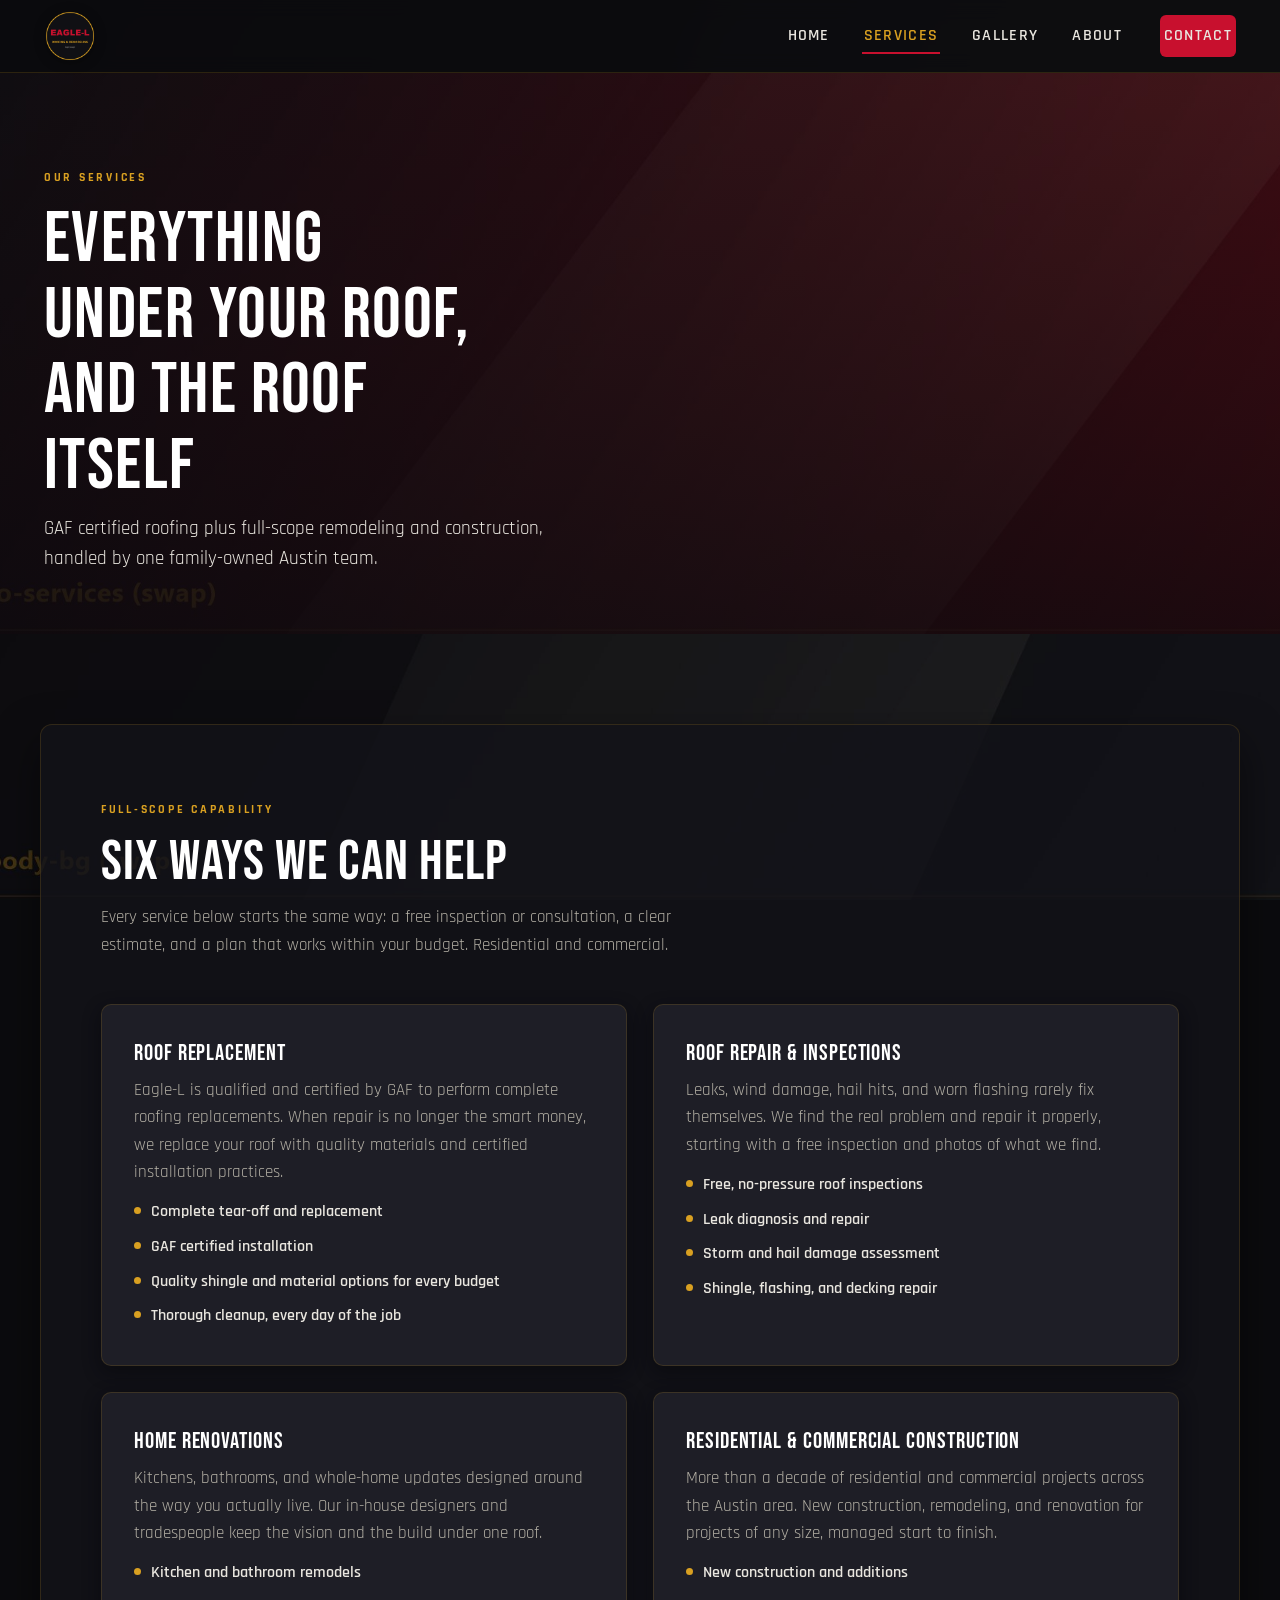
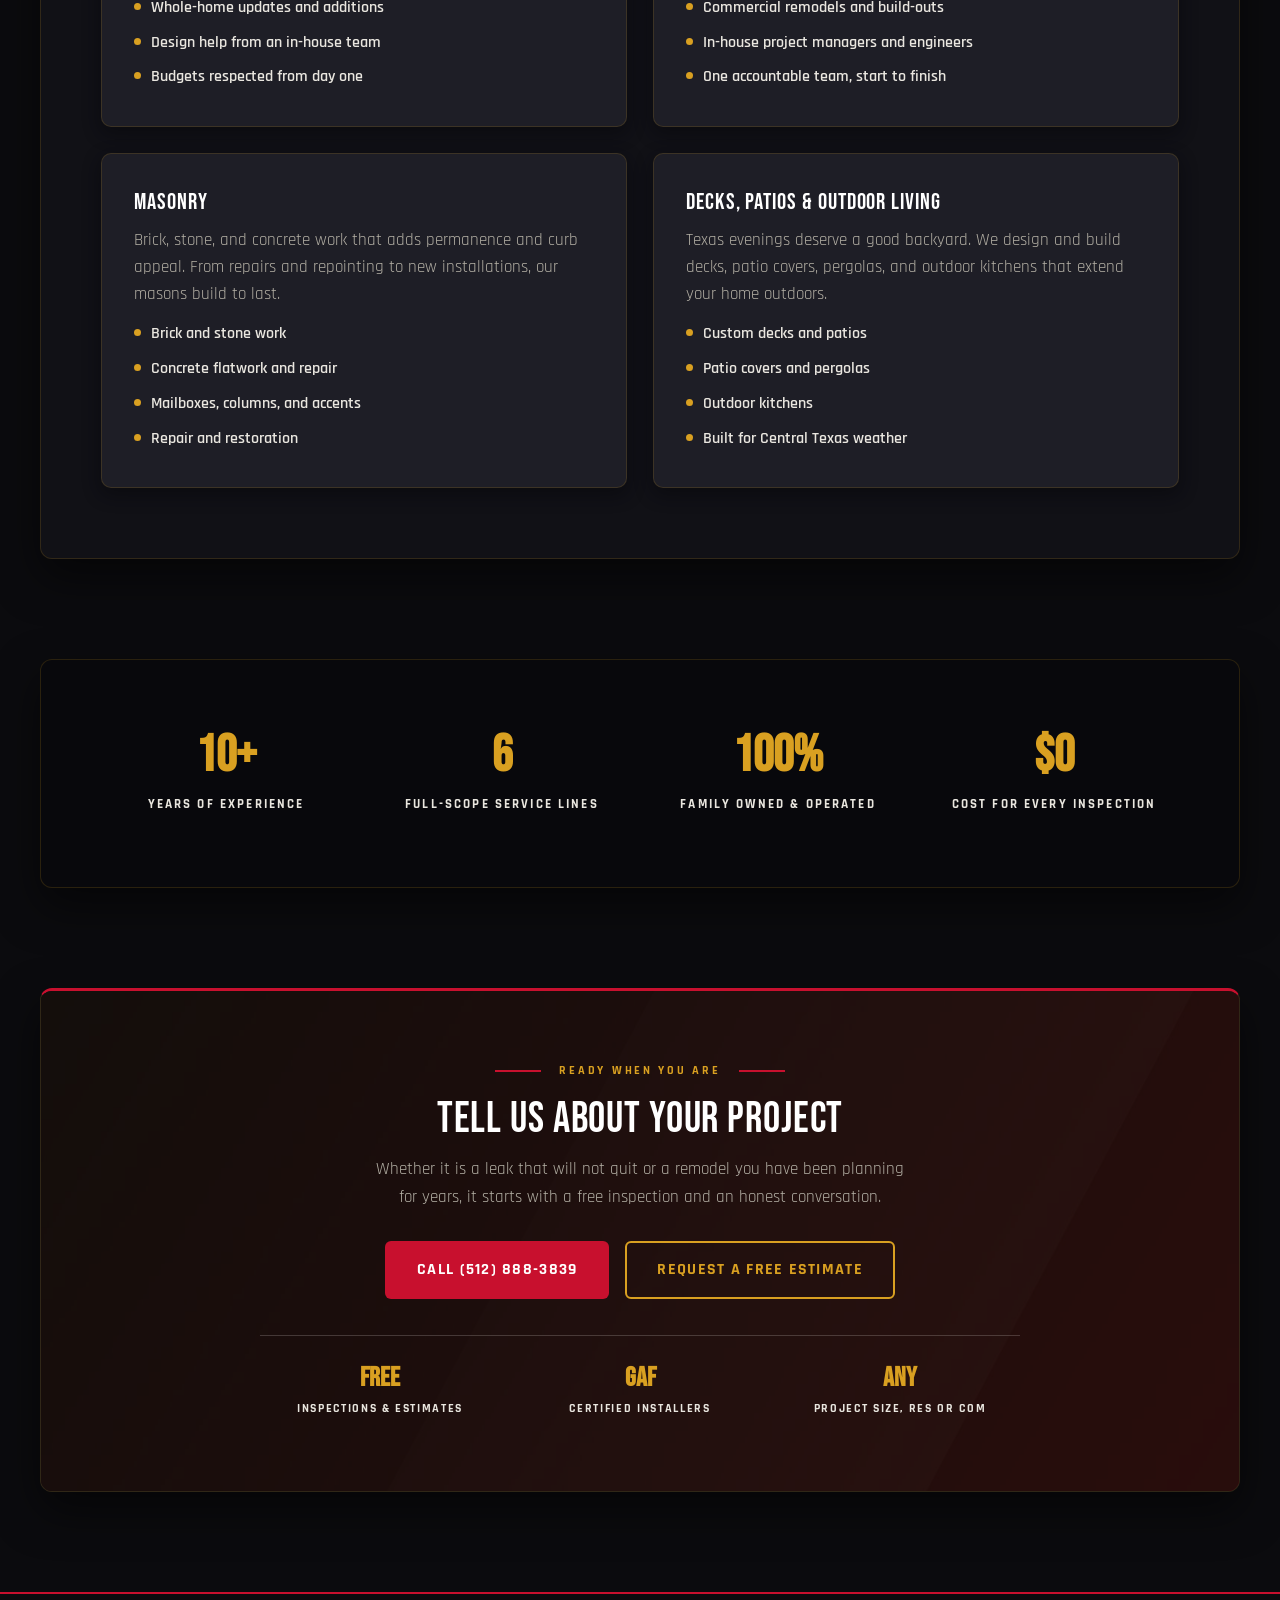
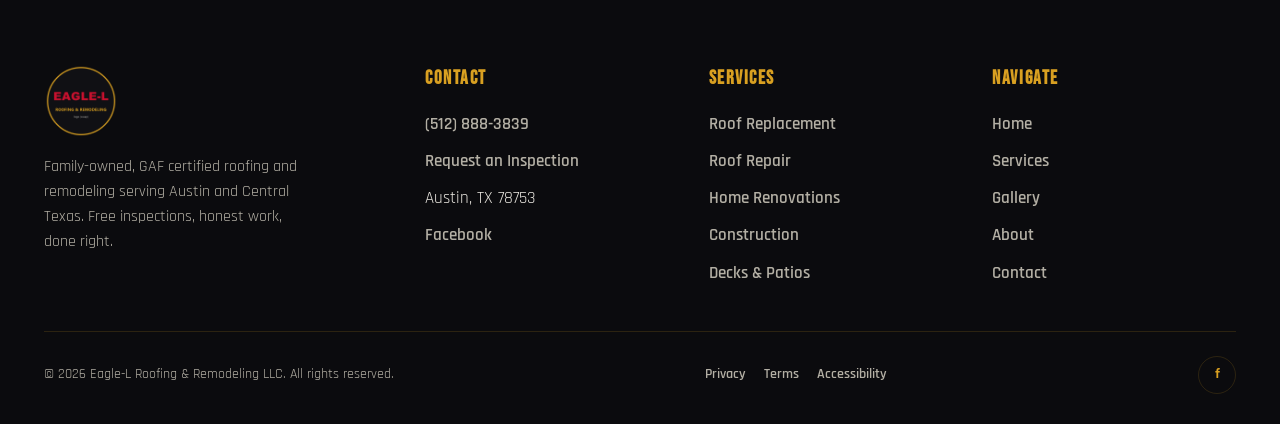
==== services.html @ 96fddfa2 "Eagle-L Roofing & Remodeling demo build (OTM standard, placeholders)" ====
<!DOCTYPE html>
<html lang="en">
<head>
  <meta charset="UTF-8">
  <meta name="viewport" content="width=device-width, initial-scale=1.0">
  <title>Roofing, Remodeling &amp; Construction Services | Eagle-L Roofing &amp; Remodeling</title>
  <meta name="description" content="GAF certified roof replacements, roof repair, home renovations, residential and commercial construction, masonry, and decks and patios. Free inspections across Austin and Central Texas.">
  <link rel="canonical" href="https://one-true-mission.github.io/eagle-l-roofing/services.html">
  <link rel="preconnect" href="https://fonts.googleapis.com">
  <link rel="preconnect" href="https://fonts.gstatic.com" crossorigin>
  <link href="https://fonts.googleapis.com/css2?family=Bebas+Neue&family=Rajdhani:wght@500;600;700&display=swap" rel="stylesheet">
  <link rel="icon" type="image/png" href="assets/favicon.png">
  <meta property="og:type" content="website">
  <meta property="og:title" content="Roofing, Remodeling &amp; Construction Services | Eagle-L Roofing &amp; Remodeling">
  <meta property="og:description" content="GAF certified roof replacements, repairs, renovations, masonry, and outdoor living across Austin and Central Texas.">
  <meta property="og:url" content="https://one-true-mission.github.io/eagle-l-roofing/services.html">
  <meta property="og:image" content="https://one-true-mission.github.io/eagle-l-roofing/assets/og-image.jpg">
  <meta name="twitter:card" content="summary_large_image">
  <meta name="twitter:image" content="https://one-true-mission.github.io/eagle-l-roofing/assets/og-image.jpg">
  <link rel="stylesheet" href="styles.css">
</head>
<body data-page="services">

  <nav class="nav">
    <div class="nav-inner">
      <a class="brand" href="index.html" aria-label="Eagle-L Roofing and Remodeling home">
        <img src="assets/logo.png" alt="Eagle-L Roofing &amp; Remodeling LLC logo">
      </a>
      <button class="hamburger" aria-label="Open menu" aria-expanded="false">
        <span></span><span></span><span></span>
      </button>
      <ul class="nav-links">
        <li><a href="index.html" data-nav="home">Home</a></li>
        <li><a href="services.html" data-nav="services">Services</a></li>
        <li><a href="gallery.html" data-nav="gallery">Gallery</a></li>
        <li><a href="about.html" data-nav="about">About</a></li>
        <li class="nav-cta"><a class="btn btn-primary" href="book.html">Contact</a></li>
      </ul>
    </div>
  </nav>
  <div class="nav-overlay"></div>

  <header class="page-hero hero-services">
    <div class="hero-content">
      <span class="eyebrow">Our Services</span>
      <h1>Everything Under Your Roof, and the Roof Itself</h1>
      <p class="lede">GAF certified roofing plus full-scope remodeling and construction, handled by one family-owned Austin team.</p>
    </div>
  </header>

  <main>

    <section class="section">
      <div class="container">
        <div class="section-head">
          <span class="eyebrow">Full-Scope Capability</span>
          <h2>Six Ways We Can Help</h2>
          <p>Every service below starts the same way: a free inspection or consultation, a clear estimate, and a plan that works within your budget. Residential and commercial.</p>
        </div>
        <div class="detail-grid">
          <article class="detail-card">
            <h3>Roof Replacement</h3>
            <p>Eagle-L is qualified and certified by GAF to perform complete roofing replacements. When repair is no longer the smart money, we replace your roof with quality materials and certified installation practices.</p>
            <ul>
              <li>Complete tear-off and replacement</li>
              <li>GAF certified installation</li>
              <li>Quality shingle and material options for every budget</li>
              <li>Thorough cleanup, every day of the job</li>
            </ul>
          </article>
          <article class="detail-card">
            <h3>Roof Repair &amp; Inspections</h3>
            <p>Leaks, wind damage, hail hits, and worn flashing rarely fix themselves. We find the real problem and repair it properly, starting with a free inspection and photos of what we find.</p>
            <ul>
              <li>Free, no-pressure roof inspections</li>
              <li>Leak diagnosis and repair</li>
              <li>Storm and hail damage assessment</li>
              <li>Shingle, flashing, and decking repair</li>
            </ul>
          </article>
          <article class="detail-card">
            <h3>Home Renovations</h3>
            <p>Kitchens, bathrooms, and whole-home updates designed around the way you actually live. Our in-house designers and tradespeople keep the vision and the build under one roof.</p>
            <ul>
              <li>Kitchen and bathroom remodels</li>
              <li>Whole-home updates and additions</li>
              <li>Design help from an in-house team</li>
              <li>Budgets respected from day one</li>
            </ul>
          </article>
          <article class="detail-card">
            <h3>Residential &amp; Commercial Construction</h3>
            <p>More than a decade of residential and commercial projects across the Austin area. New construction, remodeling, and renovation for projects of any size, managed start to finish.</p>
            <ul>
              <li>New construction and additions</li>
              <li>Commercial remodels and build-outs</li>
              <li>In-house project managers and engineers</li>
              <li>One accountable team, start to finish</li>
            </ul>
          </article>
          <article class="detail-card">
            <h3>Masonry</h3>
            <p>Brick, stone, and concrete work that adds permanence and curb appeal. From repairs and repointing to new installations, our masons build to last.</p>
            <ul>
              <li>Brick and stone work</li>
              <li>Concrete flatwork and repair</li>
              <li>Mailboxes, columns, and accents</li>
              <li>Repair and restoration</li>
            </ul>
          </article>
          <article class="detail-card">
            <h3>Decks, Patios &amp; Outdoor Living</h3>
            <p>Texas evenings deserve a good backyard. We design and build decks, patio covers, pergolas, and outdoor kitchens that extend your home outdoors.</p>
            <ul>
              <li>Custom decks and patios</li>
              <li>Patio covers and pergolas</li>
              <li>Outdoor kitchens</li>
              <li>Built for Central Texas weather</li>
            </ul>
          </article>
        </div>
      </div>
    </section>

    <section class="section">
      <div class="container container-deep">
        <div class="stats-grid">
          <div class="stat"><strong>10+</strong><span>Years of Experience</span></div>
          <div class="stat"><strong>6</strong><span>Full-Scope Service Lines</span></div>
          <div class="stat"><strong>100%</strong><span>Family Owned &amp; Operated</span></div>
          <div class="stat"><strong>$0</strong><span>Cost for Every Inspection</span></div>
        </div>
      </div>
    </section>

    <section class="section">
      <div class="container cta-card">
        <div class="cta-eyebrow">Ready When You Are</div>
        <h2>Tell Us About Your Project</h2>
        <p class="lede">Whether it is a leak that will not quit or a remodel you have been planning for years, it starts with a free inspection and an honest conversation.</p>
        <div class="cta-actions">
          <a class="btn btn-primary" href="tel:+15128883839">Call (512) 888-3839</a>
          <a class="btn btn-outline" href="book.html">Request a Free Estimate</a>
        </div>
        <div class="cta-trust">
          <div><strong>Free</strong><span>Inspections &amp; Estimates</span></div>
          <div><strong>GAF</strong><span>Certified Installers</span></div>
          <div><strong>Any</strong><span>Project Size, Res or Com</span></div>
        </div>
      </div>
    </section>

  </main>

  <footer class="footer">
    <div class="footer-inner">
      <div class="footer-grid">
        <div class="footer-brand">
          <img src="assets/logo.png" alt="Eagle-L Roofing &amp; Remodeling LLC logo">
          <p>Family-owned, GAF certified roofing and remodeling serving Austin and Central Texas. Free inspections, honest work, done right.</p>
        </div>
        <div>
          <h4>Contact</h4>
          <ul>
            <li><a href="tel:+15128883839">(512) 888-3839</a></li>
            <li><a href="book.html">Request an Inspection</a></li>
            <li>Austin, TX 78753</li>
            <li><a href="https://www.facebook.com/profile.php?id=100063439642945" target="_blank" rel="noopener">Facebook</a></li>
          </ul>
        </div>
        <div>
          <h4>Services</h4>
          <ul>
            <li><a href="services.html">Roof Replacement</a></li>
            <li><a href="services.html">Roof Repair</a></li>
            <li><a href="services.html">Home Renovations</a></li>
            <li><a href="services.html">Construction</a></li>
            <li><a href="services.html">Decks &amp; Patios</a></li>
          </ul>
        </div>
        <div>
          <h4>Navigate</h4>
          <ul>
            <li><a href="index.html">Home</a></li>
            <li><a href="services.html">Services</a></li>
            <li><a href="gallery.html">Gallery</a></li>
            <li><a href="about.html">About</a></li>
            <li><a href="book.html">Contact</a></li>
          </ul>
        </div>
      </div>
      <div class="footer-bottom">
        <span>&copy; <span data-year>2026</span> Eagle-L Roofing &amp; Remodeling LLC. All rights reserved.</span>
        <div class="footer-legal">
          <a href="privacy.html">Privacy</a>
          <a href="terms.html">Terms</a>
          <a href="accessibility.html">Accessibility</a>
        </div>
        <div class="footer-social">
          <a href="https://www.facebook.com/profile.php?id=100063439642945" target="_blank" rel="noopener" aria-label="Facebook">f</a>
        </div>
      </div>
    </div>
  </footer>

  <script src="script.js"></script>
</body>
</html>
---- styles.css ----
/* ============================================================
   EAGLE-L ROOFING & REMODELING LLC
   OTM Web Design. Dark/industrial variant, locked body background.
   ============================================================ */

:root {
  --ink: #0b0b0e;
  --char: #15151b;
  --surface: #1e1e26;
  --surface-2: #23232c;
  --card: rgba(19, 19, 25, 0.82);
  --card-deep: rgba(9, 9, 13, 0.92);
  --red: #c8102e;
  --red-dark: #8e0e17;
  --gold: #d9a021;
  --gold-soft: #e5b955;
  --text: #e9e6df;
  --muted: #b3afa4;
  --line: rgba(217, 160, 33, 0.16);
  --shadow-soft: 0 6px 18px rgba(0, 0, 0, 0.35);
  --shadow-lift: 0 18px 44px rgba(0, 0, 0, 0.5);
}

* { margin: 0; padding: 0; box-sizing: border-box; }

html { scroll-behavior: smooth; }

body {
  font-family: 'Rajdhani', sans-serif;
  font-size: 17px;
  line-height: 1.6;
  color: var(--text);
  background-color: var(--ink);
  overflow-x: hidden;
}

/* Locked body background. Darkened by filter only, no overlay layers. */
body::before {
  content: "";
  position: fixed;
  inset: 0;
  background-image: url('assets/body-bg.jpg');
  background-size: cover;
  background-position: center;
  filter: brightness(0.6);
  z-index: -1;
}

img { max-width: 100%; display: block; }

a { color: var(--gold); text-decoration: none; }

h1, h2, h3, .display {
  font-family: 'Bebas Neue', sans-serif;
  font-weight: 400;
  letter-spacing: 0.02em;
  text-transform: uppercase;
  line-height: 1.05;
}

h1 { font-size: clamp(2.8rem, 6vw, 4.5rem); }
h2 { font-size: clamp(2.2rem, 4.5vw, 3.5rem); }
h3 { font-size: 1.45rem; letter-spacing: 0.04em; }

p { color: var(--muted); }

.eyebrow {
  display: inline-block;
  font-size: 0.78rem;
  text-transform: uppercase;
  letter-spacing: 0.22em;
  font-weight: 700;
  color: var(--gold);
  margin-bottom: 14px;
}

/* ---------- Buttons ---------- */
.btn {
  display: inline-block;
  font-family: 'Rajdhani', sans-serif;
  font-weight: 700;
  font-size: 1rem;
  text-transform: uppercase;
  letter-spacing: 0.08em;
  padding: 14px 30px;
  border-radius: 6px;
  border: 2px solid transparent;
  cursor: pointer;
  transition: transform 0.25s ease, box-shadow 0.25s ease, background 0.25s ease, color 0.25s ease;
}

.btn-primary {
  background: var(--red);
  color: #fff;
}
.btn-primary:hover {
  background: var(--red-dark);
  transform: translateY(-2px);
  box-shadow: var(--shadow-soft);
}

.btn-outline {
  background: transparent;
  color: var(--gold);
  border-color: var(--gold);
}
.btn-outline:hover {
  background: var(--gold);
  color: var(--ink);
  transform: translateY(-2px);
}

/* ---------- Nav ---------- */
.nav {
  position: sticky;
  top: 0;
  z-index: 200;
  background: rgba(11, 11, 14, 0.82);
  backdrop-filter: blur(10px);
  -webkit-backdrop-filter: blur(10px);
  border-bottom: 1px solid var(--line);
}

.nav-inner {
  max-width: 1240px;
  margin: 0 auto;
  padding: 10px 24px;
  display: flex;
  align-items: center;
  gap: 24px;
}

/* Logo contains the business name, so the nav is logo-only. */
.brand {
  display: flex;
  align-items: center;
}
.brand img {
  height: 52px;
  width: auto;
  filter: drop-shadow(0 2px 6px rgba(0, 0, 0, 0.35));
  transition: transform 0.25s ease;
}
.brand:hover img { transform: scale(1.04); }

.nav-links {
  display: flex;
  align-items: center;
  gap: 30px;
  margin-left: auto;
  list-style: none;
}
.nav-links a {
  color: var(--text);
  font-weight: 600;
  font-size: 1.02rem;
  text-transform: uppercase;
  letter-spacing: 0.08em;
  padding: 6px 2px;
  border-bottom: 2px solid transparent;
  transition: color 0.2s ease, border-color 0.2s ease;
}
.nav-links a:hover { color: var(--gold); }
.nav-links a.is-active {
  color: var(--gold);
  border-color: var(--red);
}

.nav-cta { margin-left: 6px; }

/* ---------- Hamburger (premium, right-anchored) ---------- */
.hamburger {
  display: none;
  position: relative;
  width: 48px;
  height: 48px;
  margin-left: auto;
  background: none;
  border: none;
  cursor: pointer;
  z-index: 220;
}
.hamburger span {
  position: absolute;
  left: 11px;
  width: 26px;
  height: 2.5px;
  background: var(--gold);
  border-radius: 2px;
  transition: transform 0.3s cubic-bezier(0.5, 0, 0.2, 1), opacity 0.3s cubic-bezier(0.5, 0, 0.2, 1);
}
.hamburger span:nth-child(1) { top: 16px; }
.hamburger span:nth-child(2) { top: 22.75px; }
.hamburger span:nth-child(3) { top: 29.5px; }
.hamburger.is-open span:nth-child(1) { transform: translateY(6.75px) rotate(45deg); }
.hamburger.is-open span:nth-child(2) { opacity: 0; }
.hamburger.is-open span:nth-child(3) { transform: translateY(-6.75px) rotate(-45deg); }

.nav-overlay {
  position: fixed;
  inset: 0;
  background: rgba(0, 0, 0, 0.55);
  opacity: 0;
  pointer-events: none;
  transition: opacity 0.3s ease;
  z-index: 205;
}
.nav-overlay.is-open { opacity: 1; pointer-events: auto; }

/* ---------- Hero ---------- */
.hero {
  position: relative;
  min-height: 88vh;
  display: flex;
  align-items: center;
  background-size: cover;
  background-position: center;
}
.hero-home { background-image: url('assets/hero-home.jpg'); }

.hero::before {
  content: "";
  position: absolute;
  inset: 0;
  background: linear-gradient(100deg, rgba(9, 9, 13, 0.88) 0%, rgba(9, 9, 13, 0.6) 48%, rgba(9, 9, 13, 0.24) 100%);
}

.hero-content {
  position: relative;
  max-width: 1240px;
  margin: 0 auto;
  padding: 110px 24px;
  width: 100%;
}
.hero-content h1 { max-width: 15ch; margin-bottom: 18px; color: #fff; }
.hero-content .lede {
  max-width: 54ch;
  font-size: 1.16rem;
  color: var(--text);
  margin-bottom: 32px;
}
.hero-actions { display: flex; flex-wrap: wrap; gap: 16px; }

/* Inner-page hero */
.page-hero {
  position: relative;
  min-height: 46vh;
  display: flex;
  align-items: flex-end;
  background-size: cover;
  background-position: center;
}
.page-hero::before {
  content: "";
  position: absolute;
  inset: 0;
  background: linear-gradient(180deg, rgba(9, 9, 13, 0.42) 0%, rgba(9, 9, 13, 0.82) 100%);
}
.page-hero .hero-content { padding: 90px 24px 60px; }
.page-hero h1 { color: #fff; margin-bottom: 10px; }
.page-hero .lede { margin-bottom: 0; }

.hero-services { background-image: url('assets/hero-services.jpg'); }
.hero-gallery  { background-image: url('assets/hero-gallery.jpg'); }
.hero-about    { background-image: url('assets/hero-about.jpg'); }
.hero-book     { background-image: url('assets/hero-book.jpg'); }

/* ---------- Marquee (the only full-bleed band) ---------- */
.marquee {
  background: var(--ink);
  border-top: 2px solid var(--red);
  border-bottom: 2px solid var(--red);
  overflow: hidden;
  padding: 14px 0;
}
.marquee-track {
  display: flex;
  width: max-content;
  animation: marquee 40s linear infinite;
}
.marquee:hover .marquee-track { animation-play-state: paused; }
.marquee-item {
  display: flex;
  align-items: center;
  font-weight: 700;
  font-size: 1.02rem;
  text-transform: uppercase;
  letter-spacing: 0.14em;
  color: var(--text);
  white-space: nowrap;
}
.marquee-item::after {
  content: "";
  width: 7px;
  height: 7px;
  border-radius: 50%;
  background: var(--gold);
  margin: 0 28px;
}
@keyframes marquee {
  from { transform: translateX(0); }
  to   { transform: translateX(-50%); }
}
@media (prefers-reduced-motion: reduce) {
  .marquee-track { animation: none; flex-wrap: wrap; }
  html { scroll-behavior: auto; }
}

/* ---------- Section card pattern ---------- */
.section {
  background: transparent;
  padding: 50px 0;
}
.section:first-of-type { padding-top: 90px; }

.container {
  max-width: 1240px;
  margin: 0 auto;
  background: var(--card);
  border: 1px solid var(--line);
  border-radius: 12px;
  padding: 70px 60px;
  box-shadow: var(--shadow-lift);
}

.container-deep { background: var(--card-deep); }

.section-head { max-width: 68ch; margin-bottom: 44px; }
.section-head h2 { color: #fff; margin-bottom: 12px; }
.section-head p { font-size: 1.08rem; }
.section-head.centered { margin-left: auto; margin-right: auto; text-align: center; }

/* ---------- Intro grid ---------- */
.intro-grid {
  display: grid;
  grid-template-columns: 1fr 1.15fr;
  gap: 56px;
  align-items: center;
}
.intro-media { position: relative; }
.intro-media img {
  border-radius: 10px;
  width: 100%;
  height: 100%;
  object-fit: cover;
  box-shadow: var(--shadow-soft);
}
.corner-badge {
  position: absolute;
  bottom: -18px;
  right: -14px;
  background: var(--red);
  color: #fff;
  border-radius: 8px;
  padding: 16px 22px;
  text-align: center;
  box-shadow: var(--shadow-soft);
}
.corner-badge strong {
  display: block;
  font-family: 'Bebas Neue', sans-serif;
  font-size: 2rem;
  line-height: 1;
}
.corner-badge span {
  font-size: 0.72rem;
  text-transform: uppercase;
  letter-spacing: 0.14em;
  font-weight: 700;
}
.intro-copy h2 { color: #fff; margin-bottom: 18px; }
.intro-copy p { margin-bottom: 16px; }
.intro-points {
  list-style: none;
  margin: 22px 0 30px;
  display: grid;
  gap: 12px;
}
.intro-points li {
  display: flex;
  gap: 12px;
  align-items: baseline;
  font-weight: 600;
  color: var(--text);
}
.intro-points li::before {
  content: "";
  flex: 0 0 8px;
  width: 8px;
  height: 8px;
  border-radius: 50%;
  background: var(--red);
  transform: translateY(-2px);
}

/* ---------- Services grid ---------- */
.services-grid {
  display: grid;
  grid-template-columns: repeat(3, 1fr);
  gap: 26px;
}
.service-card {
  background: var(--surface);
  border: 1px solid var(--line);
  border-radius: 10px;
  padding: 34px 30px;
  box-shadow: var(--shadow-soft);
  transition: transform 0.25s ease, box-shadow 0.25s ease, border-color 0.25s ease;
}
.service-card:hover {
  transform: translateY(-4px);
  box-shadow: var(--shadow-lift);
  border-color: var(--gold);
}
.service-card .service-num {
  font-family: 'Bebas Neue', sans-serif;
  font-size: 1.1rem;
  color: var(--red);
  letter-spacing: 0.1em;
  display: block;
  margin-bottom: 10px;
}
.service-card h3 { color: #fff; margin-bottom: 10px; }
.service-card p { font-size: 0.98rem; }
.service-card .service-link {
  display: inline-block;
  margin-top: 16px;
  font-weight: 700;
  font-size: 0.86rem;
  text-transform: uppercase;
  letter-spacing: 0.12em;
}
.service-card .service-link:hover { color: var(--gold-soft); }

/* ---------- Stats band ---------- */
.stats-grid {
  display: grid;
  grid-template-columns: repeat(4, 1fr);
  gap: 26px;
  text-align: center;
}
.stat strong {
  display: block;
  font-family: 'Bebas Neue', sans-serif;
  font-size: clamp(2.6rem, 4vw, 3.6rem);
  color: var(--gold);
  line-height: 1;
  margin-bottom: 8px;
}
.stat span {
  font-size: 0.84rem;
  text-transform: uppercase;
  letter-spacing: 0.16em;
  font-weight: 700;
  color: var(--text);
}

/* ---------- Process steps ---------- */
.process-grid {
  display: grid;
  grid-template-columns: repeat(4, 1fr);
  gap: 22px;
}
.step-card {
  background: var(--surface);
  border: 1px solid var(--line);
  border-radius: 10px;
  padding: 32px 26px;
  box-shadow: var(--shadow-soft);
  transition: transform 0.25s ease, box-shadow 0.25s ease, border-color 0.25s ease;
}
.step-card:hover {
  transform: translateY(-4px);
  box-shadow: var(--shadow-lift);
  border-color: var(--gold);
}
.step-card .step-num {
  display: inline-flex;
  align-items: center;
  justify-content: center;
  width: 44px;
  height: 44px;
  border-radius: 50%;
  border: 2px solid var(--red);
  color: var(--gold);
  font-family: 'Bebas Neue', sans-serif;
  font-size: 1.3rem;
  margin-bottom: 16px;
}
.step-card h3 { color: #fff; font-size: 1.25rem; margin-bottom: 8px; }
.step-card p { font-size: 0.95rem; }

/* ---------- Carousel (gallery) ---------- */
.carousel { position: relative; }
.carousel-viewport { overflow: hidden; }
.carousel-track {
  display: flex;
  gap: 22px;
  transition: transform 0.45s ease;
}
.carousel-slide { flex: 0 0 calc((100% - 44px) / 3); }
.carousel-slide img {
  width: 100%;
  aspect-ratio: 16 / 9;
  object-fit: cover;
  border-radius: 10px;
  border: 1px solid var(--line);
  box-shadow: var(--shadow-soft);
}
.carousel-controls {
  display: flex;
  align-items: center;
  justify-content: center;
  gap: 18px;
  margin-top: 28px;
}
.carousel-btn {
  width: 44px;
  height: 44px;
  border-radius: 50%;
  border: 2px solid var(--gold);
  background: transparent;
  color: var(--gold);
  font-size: 1.2rem;
  font-weight: 700;
  cursor: pointer;
  transition: background 0.2s ease, color 0.2s ease;
}
.carousel-btn:hover { background: var(--gold); color: var(--ink); }
.carousel-dots { display: flex; gap: 10px; }
.carousel-dot {
  width: 10px;
  height: 10px;
  border-radius: 50%;
  border: none;
  background: rgba(233, 230, 223, 0.28);
  cursor: pointer;
  transition: background 0.2s ease, transform 0.2s ease;
}
.carousel-dot.is-active { background: var(--red); transform: scale(1.25); }

/* ---------- Gallery page grid ---------- */
.gallery-grid {
  display: grid;
  grid-template-columns: repeat(3, 1fr);
  gap: 22px;
}
.gallery-grid img {
  width: 100%;
  aspect-ratio: 16 / 9;
  object-fit: cover;
  border-radius: 10px;
  border: 1px solid var(--line);
  box-shadow: var(--shadow-soft);
  transition: transform 0.25s ease, box-shadow 0.25s ease;
}
.gallery-grid img:hover { transform: translateY(-4px); box-shadow: var(--shadow-lift); }

/* ---------- Service detail rows (services page) ---------- */
.detail-grid {
  display: grid;
  grid-template-columns: repeat(2, 1fr);
  gap: 26px;
}
.detail-card {
  background: var(--surface);
  border: 1px solid var(--line);
  border-radius: 10px;
  padding: 36px 32px;
  box-shadow: var(--shadow-soft);
  transition: transform 0.25s ease, box-shadow 0.25s ease, border-color 0.25s ease;
}
.detail-card:hover {
  transform: translateY(-4px);
  box-shadow: var(--shadow-lift);
  border-color: var(--gold);
}
.detail-card h3 { color: #fff; margin-bottom: 12px; }
.detail-card p { margin-bottom: 14px; }
.detail-card ul {
  list-style: none;
  display: grid;
  gap: 10px;
}
.detail-card li {
  display: flex;
  gap: 10px;
  align-items: baseline;
  color: var(--text);
  font-weight: 600;
  font-size: 0.97rem;
}
.detail-card li::before {
  content: "";
  flex: 0 0 7px;
  width: 7px;
  height: 7px;
  border-radius: 50%;
  background: var(--gold);
  transform: translateY(-2px);
}

/* ---------- Service area ---------- */
.area-grid {
  display: grid;
  grid-template-columns: repeat(4, 1fr);
  gap: 16px;
}
.area-chip {
  background: var(--surface);
  border: 1px solid var(--line);
  border-radius: 8px;
  padding: 14px 10px;
  text-align: center;
  font-weight: 700;
  letter-spacing: 0.08em;
  text-transform: uppercase;
  font-size: 0.9rem;
  color: var(--text);
  transition: border-color 0.25s ease, transform 0.25s ease;
}
.area-chip:hover { border-color: var(--red); transform: translateY(-3px); }

/* ---------- Values grid (about) ---------- */
.values-grid {
  display: grid;
  grid-template-columns: repeat(3, 1fr);
  gap: 26px;
}
.value-card {
  background: var(--surface);
  border: 1px solid var(--line);
  border-radius: 10px;
  padding: 34px 30px;
  box-shadow: var(--shadow-soft);
  transition: transform 0.25s ease, box-shadow 0.25s ease, border-color 0.25s ease;
}
.value-card:hover {
  transform: translateY(-4px);
  box-shadow: var(--shadow-lift);
  border-color: var(--gold);
}
.value-card h3 { color: #fff; margin-bottom: 10px; }
.value-card p { font-size: 0.98rem; }

/* ---------- CTA strip (contained card with bg image) ---------- */
.cta-card {
  position: relative;
  overflow: hidden;
  text-align: center;
  border: 1px solid var(--line);
  border-top: 3px solid var(--red);
}
.cta-card::before {
  content: "";
  position: absolute;
  inset: 0;
  background-image: url('assets/cta-bg.jpg');
  background-size: cover;
  background-position: center;
  z-index: 0;
}
.cta-card::after {
  content: "";
  position: absolute;
  inset: 0;
  background: rgba(20, 14, 10, 0.78);
  z-index: 1;
}
.cta-card > * { position: relative; z-index: 2; }
.cta-eyebrow {
  display: flex;
  align-items: center;
  justify-content: center;
  gap: 18px;
  font-size: 0.78rem;
  text-transform: uppercase;
  letter-spacing: 0.22em;
  font-weight: 700;
  color: var(--gold);
  margin-bottom: 16px;
}
.cta-eyebrow::before,
.cta-eyebrow::after {
  content: "";
  width: 46px;
  height: 2px;
  background: var(--red);
}
.cta-card h2 {
  font-size: clamp(1.9rem, 4vw, 2.7rem);
  color: #fff;
  margin-bottom: 14px;
}
.cta-card .lede {
  max-width: 60ch;
  margin: 0 auto 30px;
  font-size: 1.08rem;
}
.cta-actions {
  display: flex;
  justify-content: center;
  flex-wrap: wrap;
  gap: 16px;
  margin-bottom: 36px;
}
.cta-trust {
  display: grid;
  grid-template-columns: repeat(3, 1fr);
  gap: 20px;
  border-top: 1px solid rgba(233, 230, 223, 0.2);
  padding-top: 28px;
  max-width: 760px;
  margin: 0 auto;
}
.cta-trust strong {
  display: block;
  font-family: 'Bebas Neue', sans-serif;
  font-size: 1.7rem;
  color: var(--gold);
  line-height: 1.1;
}
.cta-trust span {
  font-size: 0.74rem;
  text-transform: uppercase;
  letter-spacing: 0.14em;
  font-weight: 700;
  color: var(--text);
}

/* ---------- Book page ---------- */
.book-grid {
  display: grid;
  grid-template-columns: 1.4fr 1fr;
  gap: 46px;
  align-items: start;
}
.form-panel h2 { color: #fff; margin-bottom: 10px; }
.form-panel > p { margin-bottom: 28px; }
.form-grid { display: grid; grid-template-columns: 1fr 1fr; gap: 18px; }
.form-field { display: flex; flex-direction: column; gap: 7px; }
.form-field.full { grid-column: 1 / -1; }
.form-field label {
  font-size: 0.8rem;
  text-transform: uppercase;
  letter-spacing: 0.14em;
  font-weight: 700;
  color: var(--gold);
}
.form-field input,
.form-field select,
.form-field textarea {
  font-family: 'Rajdhani', sans-serif;
  font-size: 1.02rem;
  font-weight: 600;
  color: var(--text);
  background: var(--surface);
  border: 1px solid var(--line);
  border-radius: 6px;
  padding: 13px 14px;
  transition: border-color 0.2s ease;
}
.form-field input:focus,
.form-field select:focus,
.form-field textarea:focus {
  outline: none;
  border-color: var(--gold);
}
.form-field textarea { resize: vertical; min-height: 130px; }
.form-error {
  display: none;
  color: var(--red);
  font-weight: 700;
  font-size: 0.85rem;
}
.form-field.invalid .form-error { display: block; }
.form-field.invalid input,
.form-field.invalid select,
.form-field.invalid textarea { border-color: var(--red); }
.form-submit { margin-top: 26px; }

.contact-panel {
  background: var(--card-deep);
  border: 1px solid var(--line);
  border-radius: 10px;
  padding: 40px 34px;
  box-shadow: var(--shadow-soft);
}
.contact-panel h3 { color: #fff; margin-bottom: 18px; }
.contact-panel .contact-row { margin-bottom: 22px; }
.contact-panel .contact-label {
  display: block;
  font-size: 0.76rem;
  text-transform: uppercase;
  letter-spacing: 0.18em;
  font-weight: 700;
  color: var(--gold);
  margin-bottom: 4px;
}
.contact-panel a.contact-big,
.contact-panel .contact-big {
  font-family: 'Bebas Neue', sans-serif;
  font-size: 1.7rem;
  color: #fff;
  letter-spacing: 0.03em;
}
.contact-panel p { font-size: 0.98rem; }

/* ---------- Thank you / legal ---------- */
.simple-header {
  background: var(--card-deep);
  border-bottom: 2px solid var(--red);
  padding: 90px 24px 50px;
  text-align: center;
}
.simple-header h1 { color: #fff; font-size: clamp(2.4rem, 5vw, 3.4rem); }
.legal-body { max-width: 60rem; }
.legal-body h2 { font-size: 1.6rem; color: #fff; margin: 34px 0 12px; }
.legal-body p, .legal-body li { margin-bottom: 12px; color: var(--muted); }
.legal-body ul { padding-left: 22px; }
.thanks-card { text-align: center; }
.thanks-card h2 { color: #fff; margin-bottom: 14px; }
.thanks-card p { max-width: 54ch; margin: 0 auto 28px; }

/* ---------- Footer (full-bleed) ---------- */
.footer {
  background: var(--ink);
  border-top: 2px solid var(--red);
  margin-top: 50px;
}
.footer-inner {
  max-width: 1240px;
  margin: 0 auto;
  padding: 70px 24px 30px;
}
.footer-grid {
  display: grid;
  grid-template-columns: 1.4fr 1fr 1fr 1fr;
  gap: 40px;
  padding-bottom: 44px;
  border-bottom: 1px solid var(--line);
}
.footer-brand img { height: 74px; margin-bottom: 16px; }
.footer-brand p { font-size: 0.98rem; max-width: 34ch; }
.footer h4 {
  font-family: 'Bebas Neue', sans-serif;
  font-size: 1.2rem;
  letter-spacing: 0.08em;
  color: var(--gold);
  margin-bottom: 16px;
  text-transform: uppercase;
}
.footer ul { list-style: none; display: grid; gap: 10px; }
.footer ul a { color: var(--muted); font-weight: 600; transition: color 0.2s ease; }
.footer ul a:hover { color: var(--gold); }
.footer-bottom {
  display: flex;
  flex-wrap: wrap;
  align-items: center;
  justify-content: space-between;
  gap: 14px;
  padding-top: 24px;
  font-size: 0.9rem;
  color: var(--muted);
}
.footer-legal { display: flex; gap: 18px; }
.footer-legal a { color: var(--muted); font-weight: 600; }
.footer-legal a:hover { color: var(--gold); }
.footer-social a {
  display: inline-flex;
  align-items: center;
  justify-content: center;
  width: 38px;
  height: 38px;
  border: 1px solid var(--line);
  border-radius: 50%;
  color: var(--gold);
  font-weight: 700;
  transition: border-color 0.2s ease, background 0.2s ease, color 0.2s ease;
}
.footer-social a:hover { background: var(--red); border-color: var(--red); color: #fff; }

/* ============================================================
   Responsive
   ============================================================ */

@media (max-width: 1100px) {
  .container { padding: 50px 36px; }
  .services-grid, .values-grid { grid-template-columns: repeat(2, 1fr); }
  .process-grid, .stats-grid { grid-template-columns: repeat(2, 1fr); }
  .area-grid { grid-template-columns: repeat(3, 1fr); }
  .gallery-grid { grid-template-columns: repeat(2, 1fr); }
  .carousel-slide { flex: 0 0 calc((100% - 22px) / 2); }
  .intro-grid { gap: 40px; }
}

@media (max-width: 900px) {
  .nav-links { display: none; }
  .hamburger { display: block; }
  .brand img { height: 44px; }

  /* Slide-in panel from the right */
  .nav-links.mobile-panel {
    display: flex;
    position: fixed;
    top: 0;
    right: 0;
    height: 100vh;
    width: min(78vw, 360px);
    background: linear-gradient(165deg, #060608 0%, var(--char) 60%, var(--surface) 100%);
    border-left: 3px solid var(--gold);
    flex-direction: column;
    align-items: flex-start;
    gap: 8px;
    padding: 110px 36px 40px;
    transform: translateX(102%);
    transition: transform 0.35s cubic-bezier(0.5, 0, 0.2, 1);
    z-index: 210;
    margin-left: 0;
  }
  .nav-links.mobile-panel.is-open { transform: translateX(0); }
  .nav-links.mobile-panel a {
    font-size: 1.25rem;
    padding: 12px 0;
    border-bottom: 1px solid var(--line);
    width: 100%;
  }
  .nav-links.mobile-panel .nav-cta { margin: 22px 0 0; width: 100%; text-align: center; }

  .intro-grid, .book-grid { grid-template-columns: 1fr; }
  .corner-badge { right: 10px; }
  .detail-grid { grid-template-columns: 1fr; }
  .area-grid { grid-template-columns: repeat(2, 1fr); }
  .footer-grid { grid-template-columns: repeat(2, 1fr); }
  .hero { min-height: 72vh; }
}

@media (max-width: 560px) {
  .container { padding: 36px 22px; border-radius: 10px; }
  .section { padding: 36px 0; }
  .section:first-of-type { padding-top: 60px; }
  .services-grid, .values-grid, .process-grid, .gallery-grid,
  .form-grid, .detail-grid { grid-template-columns: 1fr; }
  .stats-grid { grid-template-columns: repeat(2, 1fr); }
  .area-grid { grid-template-columns: repeat(2, 1fr); }
  .cta-trust { grid-template-columns: 1fr; gap: 16px; }
  .carousel-slide { flex: 0 0 100%; }
  .footer-grid { grid-template-columns: 1fr; }
  .hero-content { padding: 80px 20px; }
  .brand img { height: 40px; }
}

/* Section wrapper gives side gutters so cards never touch the edges */
.section > .container { margin-left: 24px; margin-right: 24px; }
@media (min-width: 1320px) {
  .section > .container { margin-left: auto; margin-right: auto; }
}
@media (min-width: 901px) and (max-width: 1319px) {
  .section > .container { margin-left: 40px; margin-right: 40px; }
}
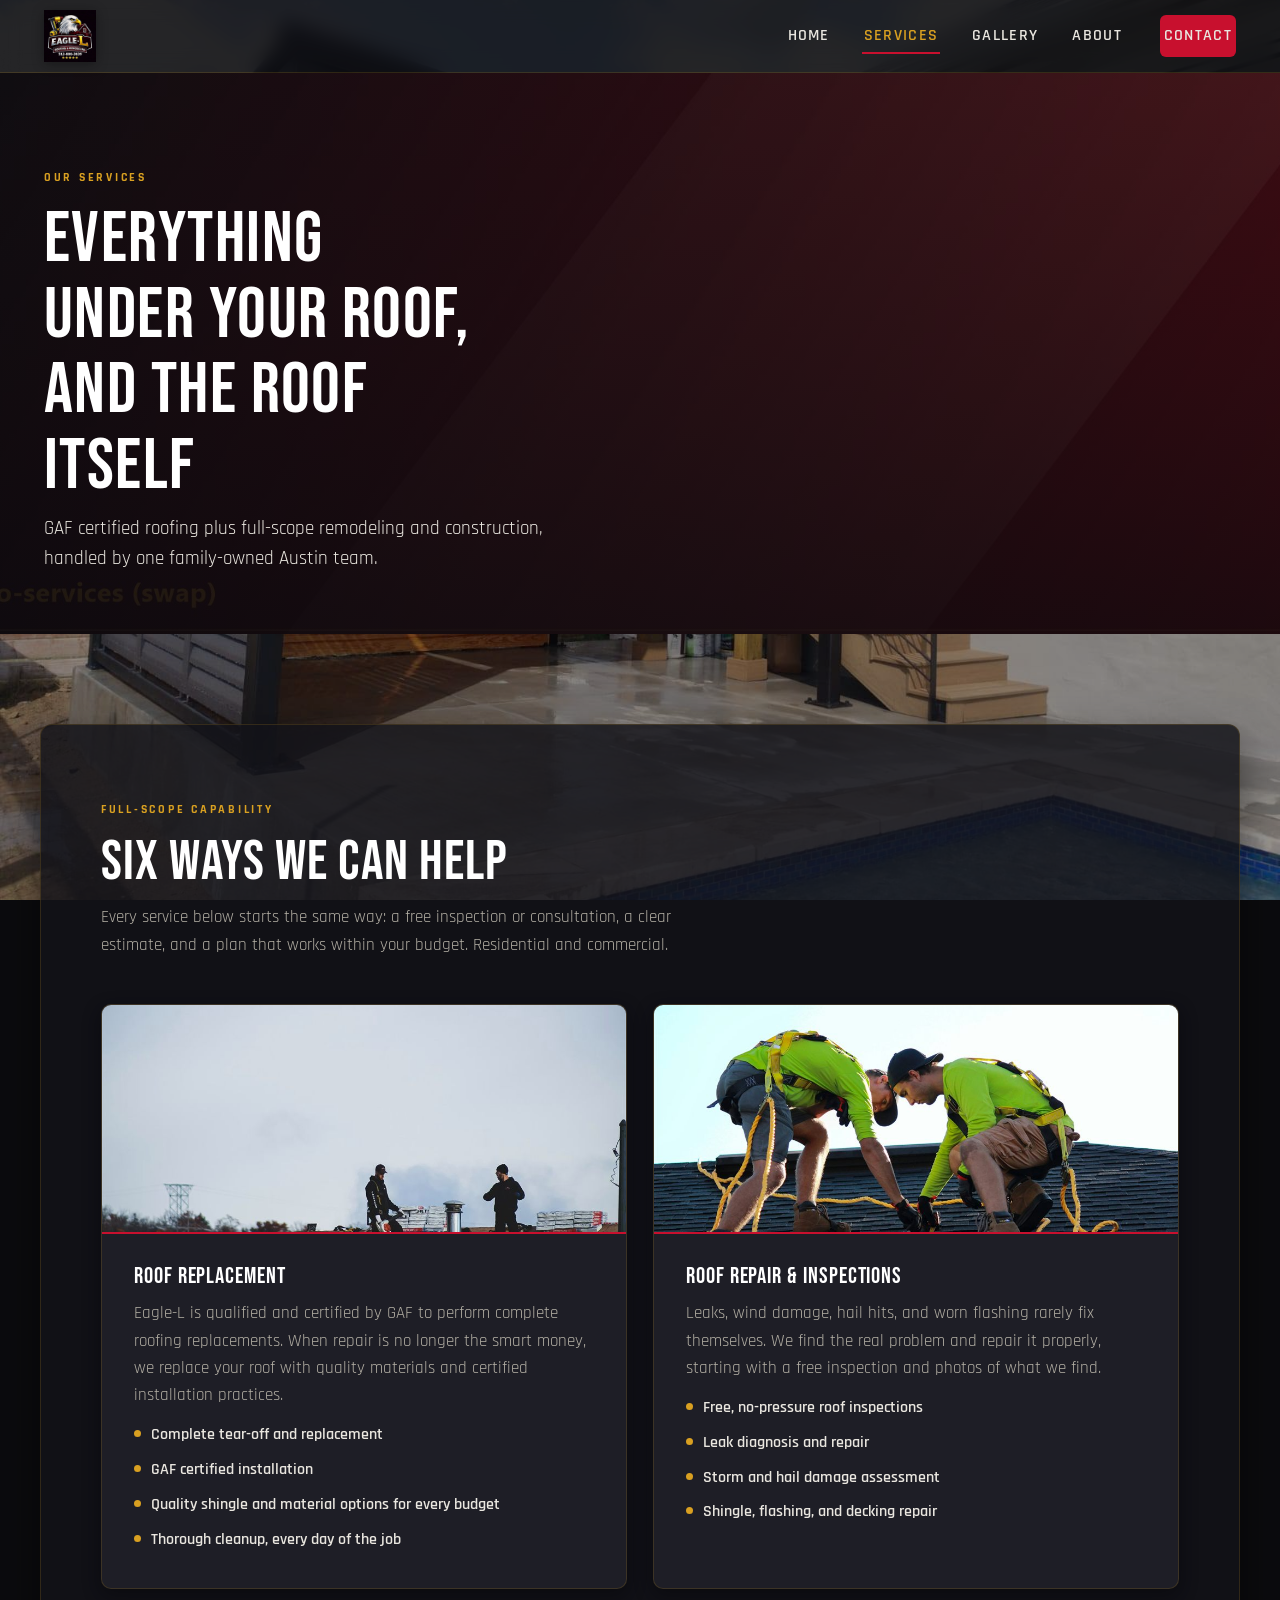
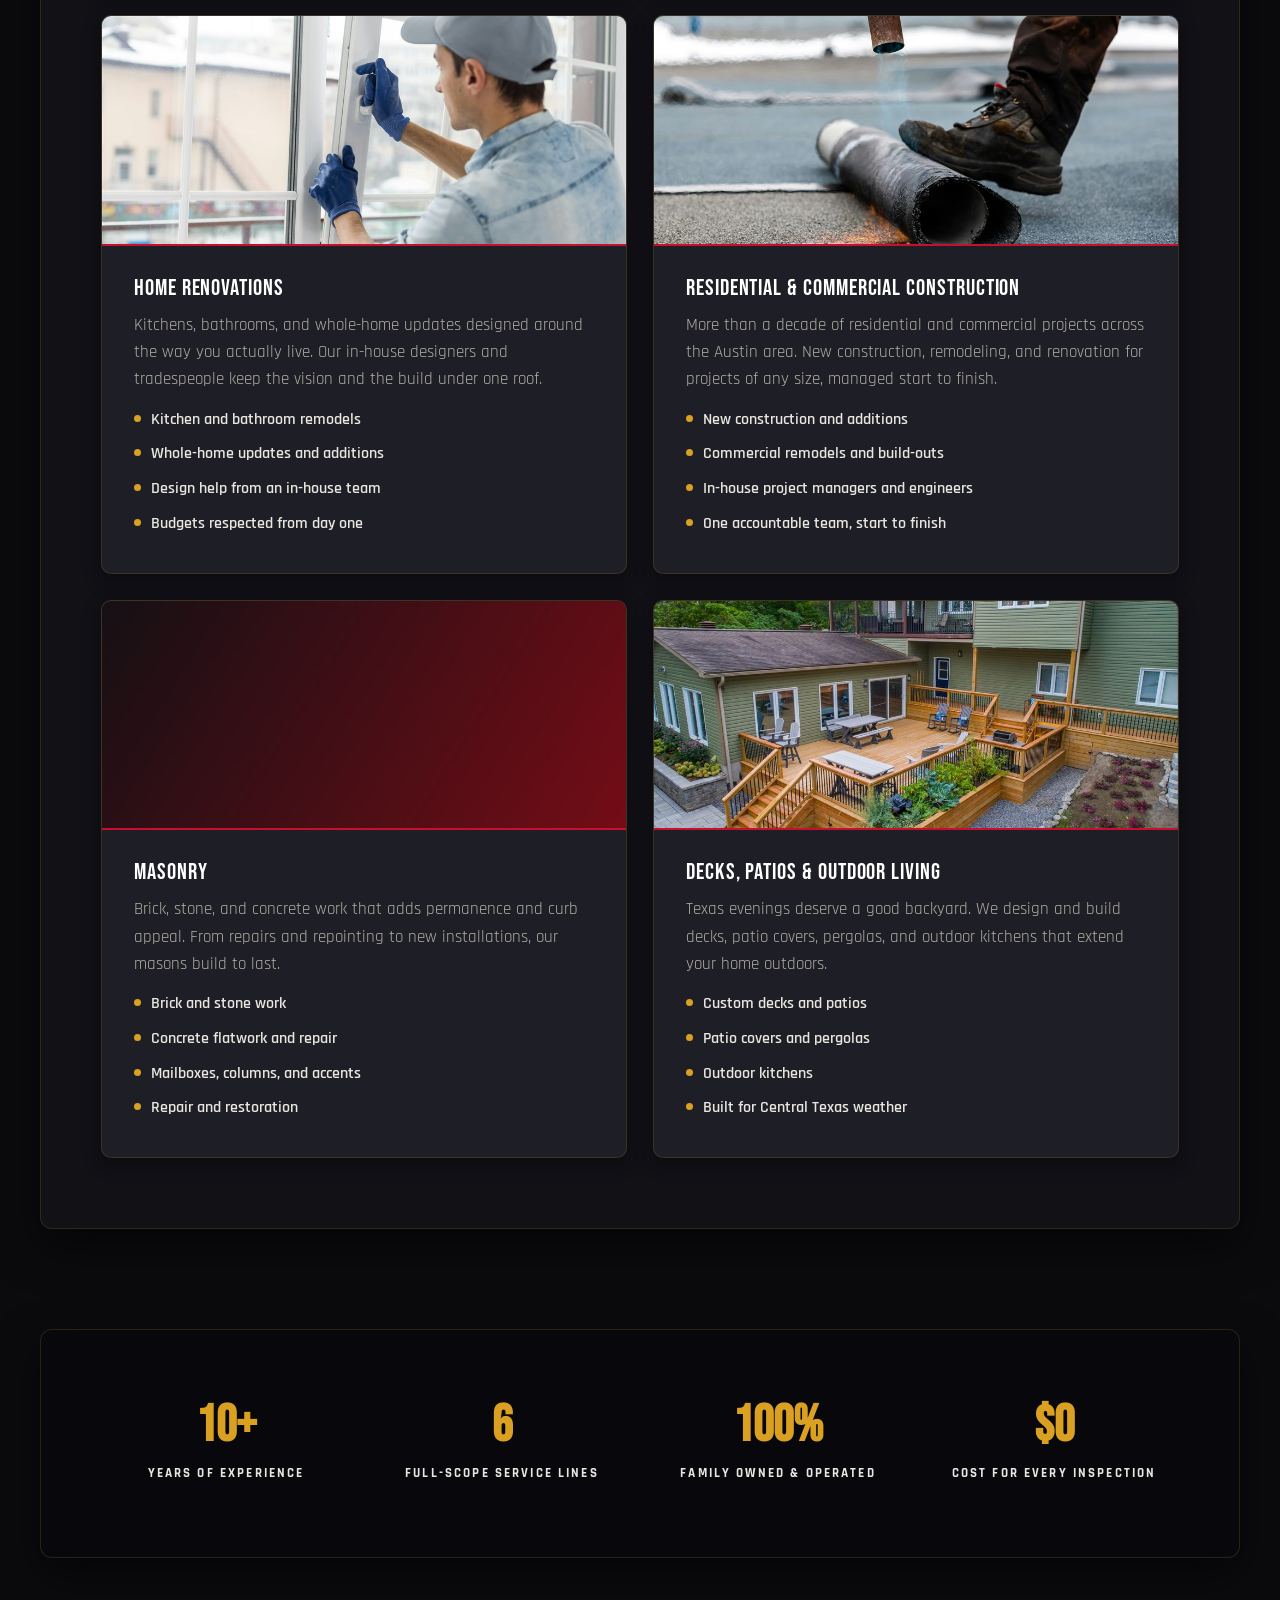
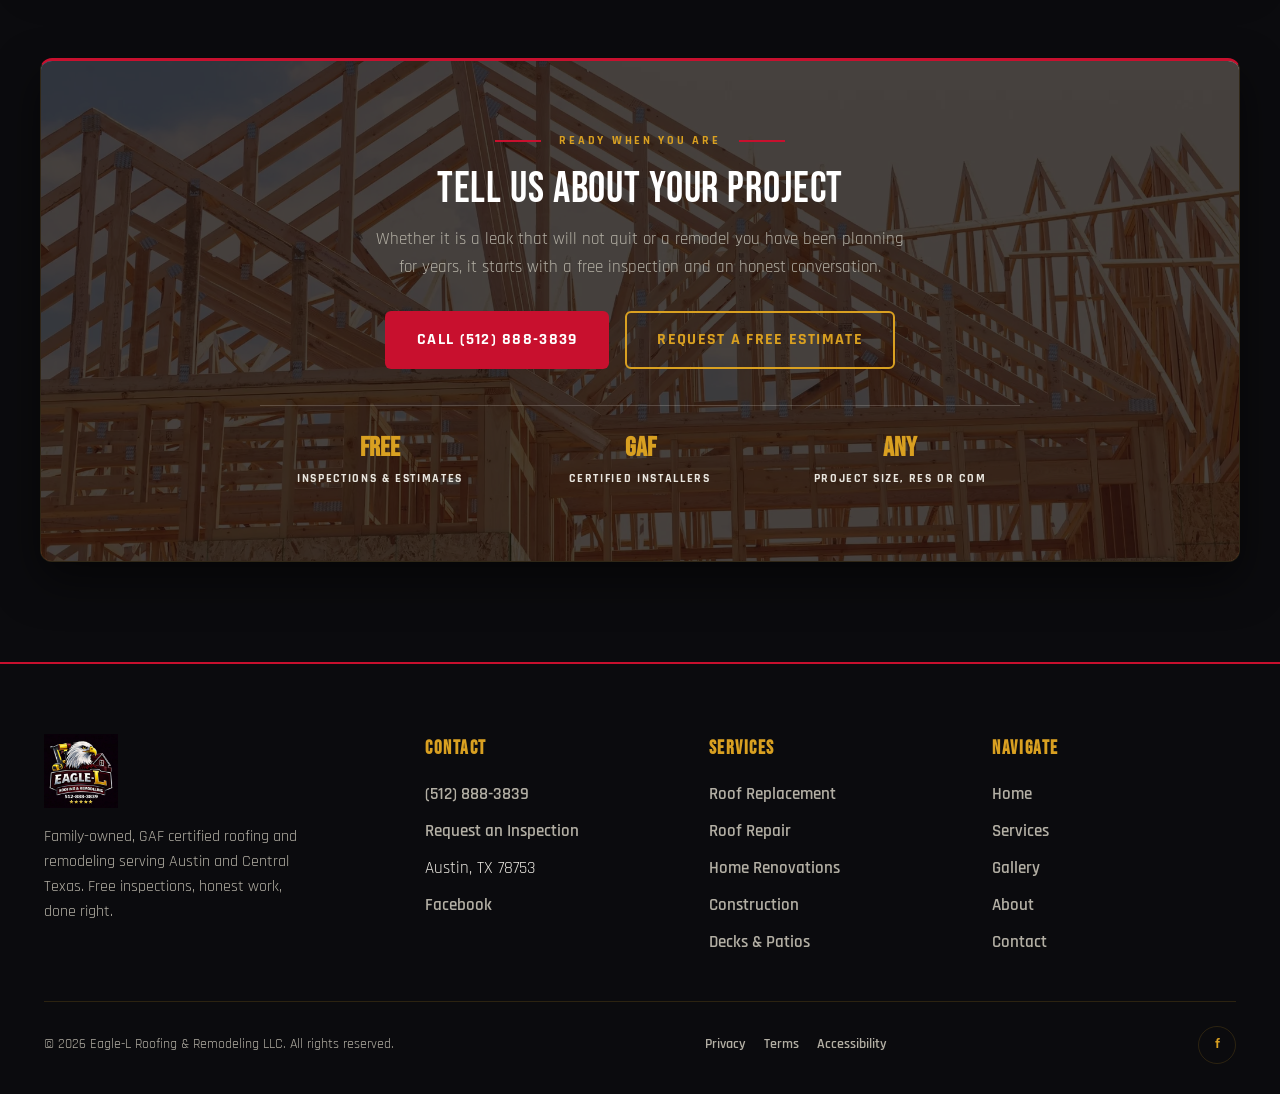
==== commit c3b01dd8: "Add service card images on home and services pages Sourced from the construction stock library; maso" ====
--- a/services.html
+++ b/services.html
@@ -59,6 +59,8 @@
         </div>
         <div class="detail-grid">
           <article class="detail-card">
+            <img class="service-img" src="assets/service-roof-replacement.jpg" alt="Roofing crew installing GAF shingles on a new roof deck">
+            <div class="card-body">
             <h3>Roof Replacement</h3>
             <p>Eagle-L is qualified and certified by GAF to perform complete roofing replacements. When repair is no longer the smart money, we replace your roof with quality materials and certified installation practices.</p>
             <ul>
@@ -67,8 +69,11 @@
               <li>Quality shingle and material options for every budget</li>
               <li>Thorough cleanup, every day of the job</li>
             </ul>
-          </article>
-          <article class="detail-card">
+            </div>
+          </article>
+          <article class="detail-card">
+            <img class="service-img" src="assets/service-roof-repair.jpg" alt="Roofers inspecting and measuring a shingle roof">
+            <div class="card-body">
             <h3>Roof Repair &amp; Inspections</h3>
             <p>Leaks, wind damage, hail hits, and worn flashing rarely fix themselves. We find the real problem and repair it properly, starting with a free inspection and photos of what we find.</p>
             <ul>
@@ -77,8 +82,11 @@
               <li>Storm and hail damage assessment</li>
               <li>Shingle, flashing, and decking repair</li>
             </ul>
-          </article>
-          <article class="detail-card">
+            </div>
+          </article>
+          <article class="detail-card">
+            <img class="service-img" src="assets/service-renovations.jpg" alt="Installer fitting a new window during a home renovation">
+            <div class="card-body">
             <h3>Home Renovations</h3>
             <p>Kitchens, bathrooms, and whole-home updates designed around the way you actually live. Our in-house designers and tradespeople keep the vision and the build under one roof.</p>
             <ul>
@@ -87,8 +95,11 @@
               <li>Design help from an in-house team</li>
               <li>Budgets respected from day one</li>
             </ul>
-          </article>
-          <article class="detail-card">
+            </div>
+          </article>
+          <article class="detail-card">
+            <img class="service-img" src="assets/service-construction.jpg" alt="Torch-down roofing work on a commercial building">
+            <div class="card-body">
             <h3>Residential &amp; Commercial Construction</h3>
             <p>More than a decade of residential and commercial projects across the Austin area. New construction, remodeling, and renovation for projects of any size, managed start to finish.</p>
             <ul>
@@ -97,8 +108,11 @@
               <li>In-house project managers and engineers</li>
               <li>One accountable team, start to finish</li>
             </ul>
-          </article>
-          <article class="detail-card">
+            </div>
+          </article>
+          <article class="detail-card">
+            <img class="service-img" src="assets/service-masonry.jpg" alt="Brick and stone masonry work">
+            <div class="card-body">
             <h3>Masonry</h3>
             <p>Brick, stone, and concrete work that adds permanence and curb appeal. From repairs and repointing to new installations, our masons build to last.</p>
             <ul>
@@ -107,8 +121,11 @@
               <li>Mailboxes, columns, and accents</li>
               <li>Repair and restoration</li>
             </ul>
-          </article>
-          <article class="detail-card">
+            </div>
+          </article>
+          <article class="detail-card">
+            <img class="service-img" src="assets/service-decks.jpg" alt="Custom multi-level wood deck with patio seating">
+            <div class="card-body">
             <h3>Decks, Patios &amp; Outdoor Living</h3>
             <p>Texas evenings deserve a good backyard. We design and build decks, patio covers, pergolas, and outdoor kitchens that extend your home outdoors.</p>
             <ul>
@@ -117,6 +134,7 @@
               <li>Outdoor kitchens</li>
               <li>Built for Central Texas weather</li>
             </ul>
+            </div>
           </article>
         </div>
       </div>
--- a/styles.css
+++ b/styles.css
@@ -403,10 +403,12 @@
   background: var(--surface);
   border: 1px solid var(--line);
   border-radius: 10px;
-  padding: 34px 30px;
+  padding: 0;
+  overflow: hidden;
   box-shadow: var(--shadow-soft);
   transition: transform 0.25s ease, box-shadow 0.25s ease, border-color 0.25s ease;
 }
+.service-card .card-body { padding: 28px 30px 32px; }
 .service-card:hover {
   transform: translateY(-4px);
   box-shadow: var(--shadow-lift);
@@ -566,10 +568,21 @@
   background: var(--surface);
   border: 1px solid var(--line);
   border-radius: 10px;
-  padding: 36px 32px;
+  padding: 0;
+  overflow: hidden;
   box-shadow: var(--shadow-soft);
   transition: transform 0.25s ease, box-shadow 0.25s ease, border-color 0.25s ease;
 }
+.detail-card .card-body { padding: 30px 32px 36px; }
+
+/* Service imagery: every service card leads with a photo flush to the card top */
+.service-img {
+  width: 100%;
+  aspect-ratio: 16 / 10;
+  object-fit: cover;
+  border-bottom: 2px solid var(--red);
+}
+.detail-card .service-img { aspect-ratio: 16 / 7; }
 .detail-card:hover {
   transform: translateY(-4px);
   box-shadow: var(--shadow-lift);
